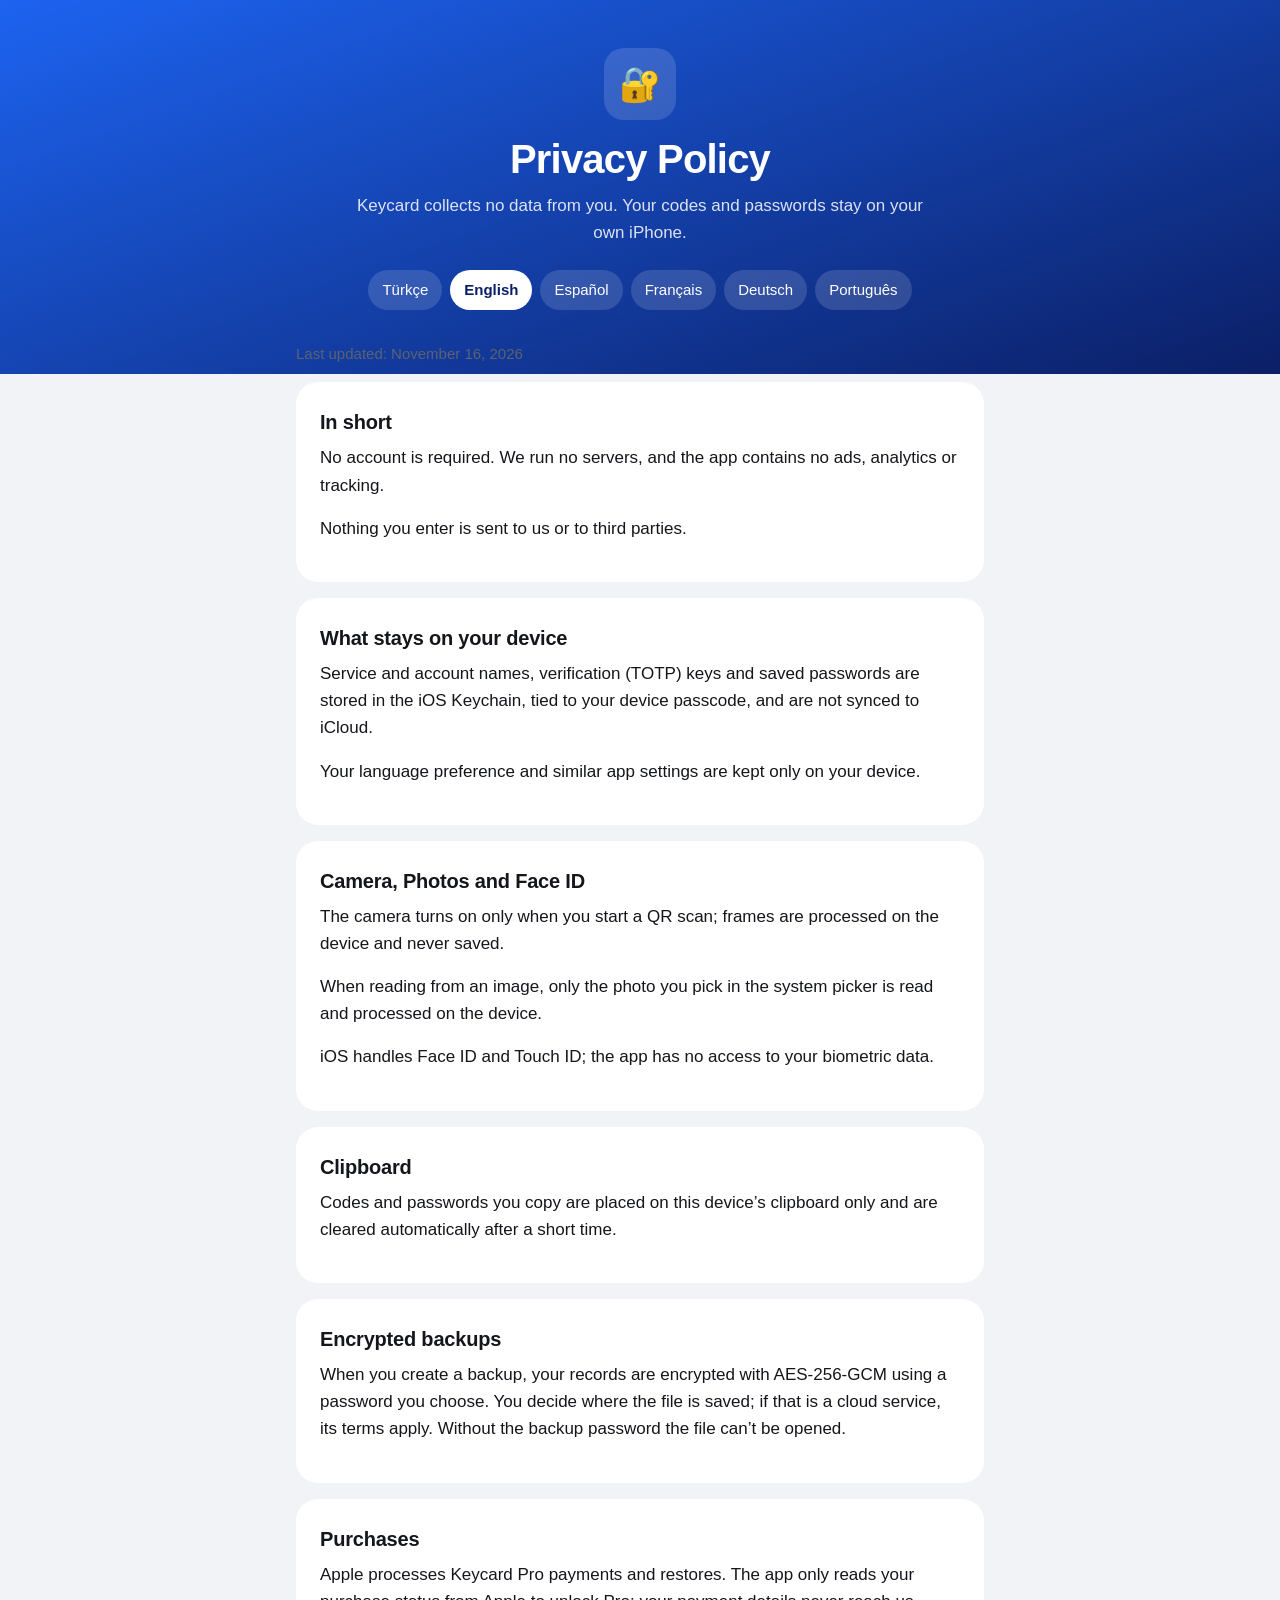
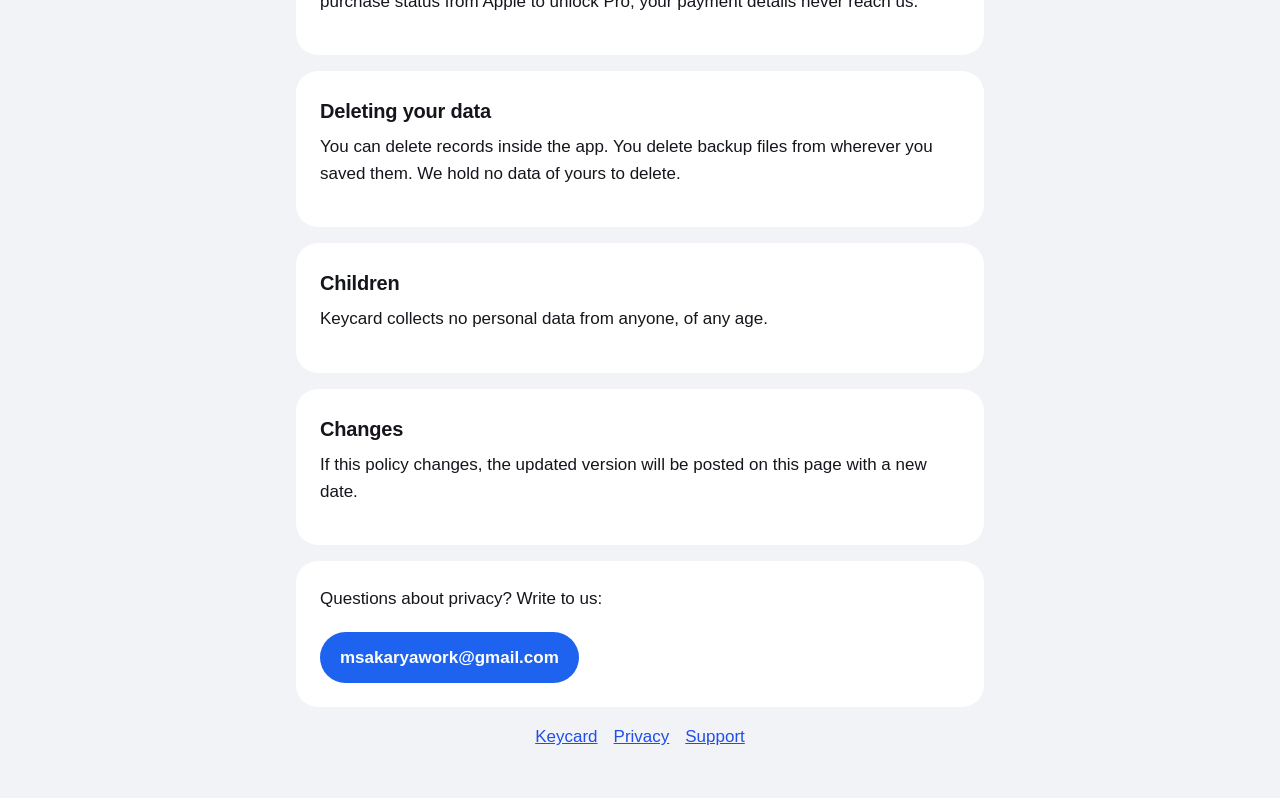
==== privacy.html @ a9c7500a "Keycard gizlilik ve destek sayfaları Co-Authored-By: Claude Opus 5.5 <noreply@anthropic.com>" ====
<!doctype html>
<html lang="tr">
<head>
<meta charset="utf-8">
<meta name="viewport" content="width=device-width, initial-scale=1">
<meta name="referrer" content="no-referrer">
<title>Keycard Privacy Policy</title>
<link rel="stylesheet" href="style.css">
</head>
<body>
<header data-lang="tr"><span data-title="Keycard Gizlilik Politikası" hidden></span><div class="mark" aria-hidden="true">🔐</div><h1>Gizlilik Politikası</h1><p>Keycard senden hiçbir veri toplamaz. Kodların ve parolaların yalnızca kendi iPhone’unda kalır.</p><nav class="languages" aria-label="Language"><button type="button" data-set="tr" aria-pressed="false">Türkçe</button><button type="button" data-set="en" aria-pressed="false">English</button><button type="button" data-set="es" aria-pressed="false">Español</button><button type="button" data-set="fr" aria-pressed="false">Français</button><button type="button" data-set="de" aria-pressed="false">Deutsch</button><button type="button" data-set="pt-BR" aria-pressed="false">Português</button></nav></header>
<main data-lang="tr"><p class="muted">Son güncelleme: 16 Kasım 2026</p><section class="card"><h2>Kısaca</h2><p>Hesap açman gerekmez. Sunucumuz yok; uygulama reklam, analiz veya izleme aracı içermez.</p><p>Girdiğin hiçbir bilgi bize veya üçüncü taraflara gönderilmez.</p></section><section class="card"><h2>Cihazında saklananlar</h2><p>Hizmet ve hesap adları, doğrulama (TOTP) anahtarları ve parola kayıtları iOS Anahtar Zinciri’nde, cihaz parolana bağlı olarak saklanır ve iCloud ile eşitlenmez.</p><p>Dil tercihin ve benzeri uygulama ayarları yalnızca cihazında tutulur.</p></section><section class="card"><h2>Kamera, Fotoğraflar ve Face ID</h2><p>Kamera yalnızca QR taramayı başlattığında açılır; görüntü cihazda işlenir ve kaydedilmez.</p><p>Görselden okuma seçeneğinde yalnızca seçtiğin fotoğraf, sistem seçicisi aracılığıyla okunur ve cihazda işlenir.</p><p>Face ID ve Touch ID doğrulamasını iOS yapar; uygulama biyometrik verilerine erişmez.</p></section><section class="card"><h2>Pano</h2><p>Kopyaladığın kodlar ve parolalar yalnızca bu cihazın panosuna yazılır ve kısa süre sonra kendiliğinden silinir.</p></section><section class="card"><h2>Şifreli yedekler</h2><p>Yedek oluşturduğunda kayıtların, seçtiğin parolayla AES-256-GCM kullanılarak şifrelenir. Dosyanın nereye kaydedileceğini sen seçersin; bu konum bir bulut hizmetiyse o hizmetin koşulları geçerlidir. Yedek parolasını bilmeyen biri dosyayı açamaz.</p></section><section class="card"><h2>Satın alma</h2><p>Keycard Pro ödemelerini ve geri yüklemelerini Apple işler. Uygulama yalnızca Pro erişimini belirlemek için satın alma durumunu Apple’dan okur; ödeme bilgilerin bize ulaşmaz.</p></section><section class="card"><h2>Verilerini silmek</h2><p>Kayıtlarını uygulama içinden silebilirsin. Yedek dosyalarını, kaydettiğin konumdan sen silersin. Bizde silinecek bir verin bulunmaz.</p></section><section class="card"><h2>Çocuklar</h2><p>Keycard hiçbir yaş grubundan kişisel veri toplamaz.</p></section><section class="card"><h2>Değişiklikler</h2><p>Bu politika değişirse güncel hali bu sayfada, yeni tarihiyle yayımlanır.</p></section><section class="card"><p>Gizlilikle ilgili soruların için bize yaz:</p><a class="mail" href="mailto:msakaryawork@gmail.com">msakaryawork@gmail.com</a></section><p class="links"><a href="index.html">Keycard</a><a href="privacy.html">Gizlilik</a><a href="support.html">Destek</a></p></main>
<header data-lang="en"><span data-title="Keycard Privacy Policy" hidden></span><div class="mark" aria-hidden="true">🔐</div><h1>Privacy Policy</h1><p>Keycard collects no data from you. Your codes and passwords stay on your own iPhone.</p><nav class="languages" aria-label="Language"><button type="button" data-set="tr" aria-pressed="false">Türkçe</button><button type="button" data-set="en" aria-pressed="false">English</button><button type="button" data-set="es" aria-pressed="false">Español</button><button type="button" data-set="fr" aria-pressed="false">Français</button><button type="button" data-set="de" aria-pressed="false">Deutsch</button><button type="button" data-set="pt-BR" aria-pressed="false">Português</button></nav></header>
<main data-lang="en"><p class="muted">Last updated: November 16, 2026</p><section class="card"><h2>In short</h2><p>No account is required. We run no servers, and the app contains no ads, analytics or tracking.</p><p>Nothing you enter is sent to us or to third parties.</p></section><section class="card"><h2>What stays on your device</h2><p>Service and account names, verification (TOTP) keys and saved passwords are stored in the iOS Keychain, tied to your device passcode, and are not synced to iCloud.</p><p>Your language preference and similar app settings are kept only on your device.</p></section><section class="card"><h2>Camera, Photos and Face ID</h2><p>The camera turns on only when you start a QR scan; frames are processed on the device and never saved.</p><p>When reading from an image, only the photo you pick in the system picker is read and processed on the device.</p><p>iOS handles Face ID and Touch ID; the app has no access to your biometric data.</p></section><section class="card"><h2>Clipboard</h2><p>Codes and passwords you copy are placed on this device’s clipboard only and are cleared automatically after a short time.</p></section><section class="card"><h2>Encrypted backups</h2><p>When you create a backup, your records are encrypted with AES-256-GCM using a password you choose. You decide where the file is saved; if that is a cloud service, its terms apply. Without the backup password the file can’t be opened.</p></section><section class="card"><h2>Purchases</h2><p>Apple processes Keycard Pro payments and restores. The app only reads your purchase status from Apple to unlock Pro; your payment details never reach us.</p></section><section class="card"><h2>Deleting your data</h2><p>You can delete records inside the app. You delete backup files from wherever you saved them. We hold no data of yours to delete.</p></section><section class="card"><h2>Children</h2><p>Keycard collects no personal data from anyone, of any age.</p></section><section class="card"><h2>Changes</h2><p>If this policy changes, the updated version will be posted on this page with a new date.</p></section><section class="card"><p>Questions about privacy? Write to us:</p><a class="mail" href="mailto:msakaryawork@gmail.com">msakaryawork@gmail.com</a></section><p class="links"><a href="index.html">Keycard</a><a href="privacy.html">Privacy</a><a href="support.html">Support</a></p></main>
<header data-lang="es"><span data-title="Política de privacidad de Keycard" hidden></span><div class="mark" aria-hidden="true">🔐</div><h1>Política de privacidad</h1><p>Keycard no recopila ningún dato tuyo. Tus códigos y contraseñas se quedan en tu iPhone.</p><nav class="languages" aria-label="Language"><button type="button" data-set="tr" aria-pressed="false">Türkçe</button><button type="button" data-set="en" aria-pressed="false">English</button><button type="button" data-set="es" aria-pressed="false">Español</button><button type="button" data-set="fr" aria-pressed="false">Français</button><button type="button" data-set="de" aria-pressed="false">Deutsch</button><button type="button" data-set="pt-BR" aria-pressed="false">Português</button></nav></header>
<main data-lang="es"><p class="muted">Última actualización: 16 de noviembre de 2026</p><section class="card"><h2>En resumen</h2><p>No necesitas crear una cuenta. No tenemos servidores y la app no incluye anuncios, analítica ni seguimiento.</p><p>Nada de lo que introduces se envía a nosotros ni a terceros.</p></section><section class="card"><h2>Lo que se guarda en tu dispositivo</h2><p>Los nombres de servicios y cuentas, las claves de verificación (TOTP) y las contraseñas se guardan en el llavero de iOS, vinculados al código de tu dispositivo, y no se sincronizan con iCloud.</p><p>Tu preferencia de idioma y ajustes similares solo se guardan en tu dispositivo.</p></section><section class="card"><h2>Cámara, Fotos y Face ID</h2><p>La cámara solo se activa cuando inicias un escaneo QR; las imágenes se procesan en el dispositivo y no se guardan.</p><p>Al leer desde una imagen, solo se lee la foto que eliges en el selector del sistema y se procesa en el dispositivo.</p><p>iOS gestiona Face ID y Touch ID; la app no accede a tus datos biométricos.</p></section><section class="card"><h2>Portapapeles</h2><p>Los códigos y contraseñas que copias se colocan solo en el portapapeles de este dispositivo y se borran automáticamente poco después.</p></section><section class="card"><h2>Copias cifradas</h2><p>Al crear una copia, tus registros se cifran con AES-256-GCM usando una contraseña que eliges. Tú decides dónde se guarda el archivo; si es un servicio en la nube, se aplican sus condiciones. Sin la contraseña de la copia, el archivo no se puede abrir.</p></section><section class="card"><h2>Compras</h2><p>Apple procesa los pagos y restauraciones de Keycard Pro. La app solo consulta a Apple el estado de tu compra para activar Pro; tus datos de pago nunca nos llegan.</p></section><section class="card"><h2>Eliminar tus datos</h2><p>Puedes eliminar registros dentro de la app. Los archivos de copia los eliminas tú desde donde los guardaste. No tenemos ningún dato tuyo que eliminar.</p></section><section class="card"><h2>Menores</h2><p>Keycard no recopila datos personales de nadie, de ninguna edad.</p></section><section class="card"><h2>Cambios</h2><p>Si esta política cambia, la versión actualizada se publicará en esta página con una nueva fecha.</p></section><section class="card"><p>¿Preguntas sobre privacidad? Escríbenos:</p><a class="mail" href="mailto:msakaryawork@gmail.com">msakaryawork@gmail.com</a></section><p class="links"><a href="index.html">Keycard</a><a href="privacy.html">Privacidad</a><a href="support.html">Soporte</a></p></main>
<header data-lang="fr"><span data-title="Politique de confidentialité de Keycard" hidden></span><div class="mark" aria-hidden="true">🔐</div><h1>Politique de confidentialité</h1><p>Keycard ne collecte aucune donnée. Vos codes et mots de passe restent sur votre iPhone.</p><nav class="languages" aria-label="Language"><button type="button" data-set="tr" aria-pressed="false">Türkçe</button><button type="button" data-set="en" aria-pressed="false">English</button><button type="button" data-set="es" aria-pressed="false">Español</button><button type="button" data-set="fr" aria-pressed="false">Français</button><button type="button" data-set="de" aria-pressed="false">Deutsch</button><button type="button" data-set="pt-BR" aria-pressed="false">Português</button></nav></header>
<main data-lang="fr"><p class="muted">Dernière mise à jour: 16 novembre 2026</p><section class="card"><h2>En bref</h2><p>Aucun compte n’est nécessaire. Nous n’avons pas de serveur et l’app ne contient ni publicité, ni outil d’analyse, ni suivi.</p><p>Rien de ce que vous saisissez ne nous est envoyé, ni à des tiers.</p></section><section class="card"><h2>Ce qui reste sur votre appareil</h2><p>Les noms de services et de comptes, les clés de vérification (TOTP) et les mots de passe sont stockés dans le trousseau iOS, liés au code de votre appareil, et ne sont pas synchronisés avec iCloud.</p><p>Votre préférence de langue et les réglages similaires restent uniquement sur votre appareil.</p></section><section class="card"><h2>Appareil photo, Photos et Face ID</h2><p>L’appareil photo ne s’active que lorsque vous lancez un scan QR ; les images sont traitées sur l’appareil et jamais enregistrées.</p><p>Pour la lecture depuis une image, seule la photo choisie dans le sélecteur du système est lue et traitée sur l’appareil.</p><p>iOS gère Face ID et Touch ID ; l’app n’a pas accès à vos données biométriques.</p></section><section class="card"><h2>Presse-papiers</h2><p>Les codes et mots de passe copiés sont placés uniquement dans le presse-papiers de cet appareil et effacés automatiquement peu après.</p></section><section class="card"><h2>Sauvegardes chiffrées</h2><p>Lorsque vous créez une sauvegarde, vos données sont chiffrées en AES-256-GCM avec le mot de passe de votre choix. Vous choisissez où enregistrer le fichier ; s’il s’agit d’un service cloud, ses conditions s’appliquent. Sans le mot de passe, le fichier ne peut pas être ouvert.</p></section><section class="card"><h2>Achats</h2><p>Apple traite les paiements et restaurations de Keycard Pro. L’app consulte uniquement l’état de votre achat auprès d’Apple pour activer Pro ; vos données de paiement ne nous parviennent jamais.</p></section><section class="card"><h2>Supprimer vos données</h2><p>Vous pouvez supprimer vos enregistrements dans l’app. Vous supprimez les fichiers de sauvegarde là où vous les avez enregistrés. Nous ne détenons aucune donnée vous concernant.</p></section><section class="card"><h2>Enfants</h2><p>Keycard ne collecte aucune donnée personnelle, quel que soit l’âge.</p></section><section class="card"><h2>Modifications</h2><p>Si cette politique change, la nouvelle version sera publiée sur cette page avec une nouvelle date.</p></section><section class="card"><p>Une question sur la confidentialité ? Écrivez-nous :</p><a class="mail" href="mailto:msakaryawork@gmail.com">msakaryawork@gmail.com</a></section><p class="links"><a href="index.html">Keycard</a><a href="privacy.html">Confidentialité</a><a href="support.html">Assistance</a></p></main>
<header data-lang="de"><span data-title="Keycard Datenschutzerklärung" hidden></span><div class="mark" aria-hidden="true">🔐</div><h1>Datenschutzerklärung</h1><p>Keycard erhebt keine Daten. Deine Codes und Passwörter bleiben auf deinem iPhone.</p><nav class="languages" aria-label="Language"><button type="button" data-set="tr" aria-pressed="false">Türkçe</button><button type="button" data-set="en" aria-pressed="false">English</button><button type="button" data-set="es" aria-pressed="false">Español</button><button type="button" data-set="fr" aria-pressed="false">Français</button><button type="button" data-set="de" aria-pressed="false">Deutsch</button><button type="button" data-set="pt-BR" aria-pressed="false">Português</button></nav></header>
<main data-lang="de"><p class="muted">Zuletzt aktualisiert: 16. November 2026</p><section class="card"><h2>Kurz gesagt</h2><p>Du brauchst kein Konto. Wir betreiben keine Server, und die App enthält weder Werbung noch Analyse- oder Tracking-Tools.</p><p>Nichts, was du eingibst, wird an uns oder Dritte gesendet.</p></section><section class="card"><h2>Was auf deinem Gerät bleibt</h2><p>Dienst- und Accountnamen, Bestätigungsschlüssel (TOTP) und gespeicherte Passwörter liegen im iOS-Schlüsselbund, sind an deinen Gerätecode gebunden und werden nicht mit iCloud synchronisiert.</p><p>Deine Spracheinstellung und ähnliche App-Einstellungen bleiben nur auf deinem Gerät.</p></section><section class="card"><h2>Kamera, Fotos und Face ID</h2><p>Die Kamera wird nur eingeschaltet, wenn du einen QR-Scan startest; Bilder werden auf dem Gerät verarbeitet und nie gespeichert.</p><p>Beim Lesen aus einem Bild wird nur das Foto gelesen, das du in der Systemauswahl wählst, und auf dem Gerät verarbeitet.</p><p>Face ID und Touch ID übernimmt iOS; die App hat keinen Zugriff auf deine biometrischen Daten.</p></section><section class="card"><h2>Zwischenablage</h2><p>Kopierte Codes und Passwörter landen nur in der Zwischenablage dieses Geräts und werden kurz darauf automatisch gelöscht.</p></section><section class="card"><h2>Verschlüsselte Backups</h2><p>Wenn du ein Backup erstellst, werden deine Einträge mit AES-256-GCM und einem Passwort deiner Wahl verschlüsselt. Du bestimmst, wo die Datei gespeichert wird; bei einem Cloud-Dienst gelten dessen Bedingungen. Ohne das Backup-Passwort lässt sich die Datei nicht öffnen.</p></section><section class="card"><h2>Käufe</h2><p>Zahlungen und Wiederherstellungen von Keycard Pro wickelt Apple ab. Die App liest bei Apple nur deinen Kaufstatus aus, um Pro freizuschalten; deine Zahlungsdaten erreichen uns nie.</p></section><section class="card"><h2>Daten löschen</h2><p>Einträge kannst du in der App löschen. Backup-Dateien löschst du an dem Ort, an dem du sie gespeichert hast. Bei uns liegen keine Daten von dir.</p></section><section class="card"><h2>Kinder</h2><p>Keycard erhebt von niemandem personenbezogene Daten, unabhängig vom Alter.</p></section><section class="card"><h2>Änderungen</h2><p>Ändert sich diese Erklärung, veröffentlichen wir die neue Fassung mit neuem Datum auf dieser Seite.</p></section><section class="card"><p>Fragen zum Datenschutz? Schreib uns:</p><a class="mail" href="mailto:msakaryawork@gmail.com">msakaryawork@gmail.com</a></section><p class="links"><a href="index.html">Keycard</a><a href="privacy.html">Datenschutz</a><a href="support.html">Support</a></p></main>
<header data-lang="pt-BR"><span data-title="Política de Privacidade do Keycard" hidden></span><div class="mark" aria-hidden="true">🔐</div><h1>Política de Privacidade</h1><p>O Keycard não coleta nenhum dado seu. Seus códigos e senhas ficam no seu iPhone.</p><nav class="languages" aria-label="Language"><button type="button" data-set="tr" aria-pressed="false">Türkçe</button><button type="button" data-set="en" aria-pressed="false">English</button><button type="button" data-set="es" aria-pressed="false">Español</button><button type="button" data-set="fr" aria-pressed="false">Français</button><button type="button" data-set="de" aria-pressed="false">Deutsch</button><button type="button" data-set="pt-BR" aria-pressed="false">Português</button></nav></header>
<main data-lang="pt-BR"><p class="muted">Última atualização: 16 de novembro de 2026</p><section class="card"><h2>Resumo</h2><p>Você não precisa criar conta. Não temos servidores, e o app não tem anúncios, ferramentas de análise ou rastreamento.</p><p>Nada do que você digita é enviado para nós ou para terceiros.</p></section><section class="card"><h2>O que fica no seu dispositivo</h2><p>Nomes de serviços e contas, chaves de verificação (TOTP) e senhas ficam nas Chaves do iOS, vinculados ao código do dispositivo, e não são sincronizados com o iCloud.</p><p>Sua preferência de idioma e ajustes semelhantes ficam apenas no seu dispositivo.</p></section><section class="card"><h2>Câmera, Fotos e Face ID</h2><p>A câmera só é ativada quando você inicia um escaneamento QR; as imagens são processadas no dispositivo e nunca salvas.</p><p>Ao ler de uma imagem, só a foto que você escolhe no seletor do sistema é lida e processada no dispositivo.</p><p>O iOS cuida do Face ID e do Touch ID; o app não tem acesso aos seus dados biométricos.</p></section><section class="card"><h2>Área de transferência</h2><p>Códigos e senhas copiados vão apenas para a área de transferência deste dispositivo e são apagados automaticamente pouco depois.</p></section><section class="card"><h2>Backups criptografados</h2><p>Ao criar um backup, seus registros são criptografados com AES-256-GCM usando uma senha que você escolhe. Você decide onde salvar o arquivo; se for um serviço de nuvem, valem os termos dele. Sem a senha do backup, o arquivo não pode ser aberto.</p></section><section class="card"><h2>Compras</h2><p>A Apple processa os pagamentos e restaurações do Keycard Pro. O app só consulta na Apple o status da sua compra para liberar o Pro; seus dados de pagamento nunca chegam até nós.</p></section><section class="card"><h2>Excluir seus dados</h2><p>Você pode excluir registros dentro do app. Os arquivos de backup você exclui de onde os salvou. Não guardamos nenhum dado seu.</p></section><section class="card"><h2>Crianças</h2><p>O Keycard não coleta dados pessoais de ninguém, de nenhuma idade.</p></section><section class="card"><h2>Alterações</h2><p>Se esta política mudar, a versão atualizada será publicada nesta página com nova data.</p></section><section class="card"><p>Dúvidas sobre privacidade? Escreva para nós:</p><a class="mail" href="mailto:msakaryawork@gmail.com">msakaryawork@gmail.com</a></section><p class="links"><a href="index.html">Keycard</a><a href="privacy.html">Privacidade</a><a href="support.html">Suporte</a></p></main>
<script src="lang.js"></script>
</body>
</html>
---- style.css ----
:root {
  --bg: #f2f3f7; --card: #ffffff; --text: #14161c; --muted: #5d6270; --line: #e3e5ec;
  --accent: #1f4fe8; --hero-a: #1d63f0; --hero-b: #0b1f66;
  color-scheme: light dark;
}
@media (prefers-color-scheme: dark) {
  :root { --bg: #0b0c10; --card: #16181f; --text: #eef0f5; --muted: #9aa0ad; --line: #262a33; --accent: #8fb0ff; }
}
* { box-sizing: border-box; }
body {
  margin: 0; background: var(--bg); color: var(--text);
  font: 17px/1.6 ui-rounded, -apple-system, BlinkMacSystemFont, "SF Pro Rounded", "Segoe UI", Roboto, sans-serif;
  -webkit-text-size-adjust: 100%;
}
header {
  background: linear-gradient(160deg, var(--hero-a), var(--hero-b)); color: #fff;
  padding: 48px 16px 64px; text-align: center;
}
header .mark {
  width: 72px; height: 72px; border-radius: 20px; margin: 0 auto 16px; display: grid; place-items: center;
  background: rgba(255,255,255,.14); font-size: 34px;
}
header h1 { margin: 0; font-size: clamp(28px, 6vw, 40px); line-height: 1.15; letter-spacing: -.02em; }
header p { margin: 10px auto 0; max-width: 34em; opacity: .85; }
nav.languages { display: flex; flex-wrap: wrap; gap: 8px; justify-content: center; margin-top: 24px; }
nav.languages button {
  border: 0; border-radius: 999px; padding: 8px 14px; font: inherit; font-size: 15px; cursor: pointer;
  background: rgba(255,255,255,.14); color: #fff;
}
nav.languages button[aria-pressed="true"] { background: #fff; color: var(--hero-b); font-weight: 600; }
main { max-width: 720px; margin: -32px auto 48px; padding: 0 16px; }
section.card { background: var(--card); border-radius: 22px; padding: 24px; margin-bottom: 16px; }
h2 { font-size: 20px; margin: 0 0 6px; letter-spacing: -.01em; }
h2 + p, h2 + ul { margin-top: 0; }
p, ul { margin: 0 0 16px; }
li { margin-bottom: 6px; }
.lede { font-size: 19px; font-weight: 600; }
.muted { color: var(--muted); font-size: 15px; }
a { color: var(--accent); }
.mail {
  display: inline-block; margin-top: 4px; padding: 12px 20px; border-radius: 999px;
  background: var(--hero-a); color: #fff; text-decoration: none; font-weight: 600;
}
.links { display: flex; gap: 16px; justify-content: center; flex-wrap: wrap; }
footer { text-align: center; color: var(--muted); font-size: 14px; padding: 0 16px 40px; }
[data-lang][hidden] { display: none; }
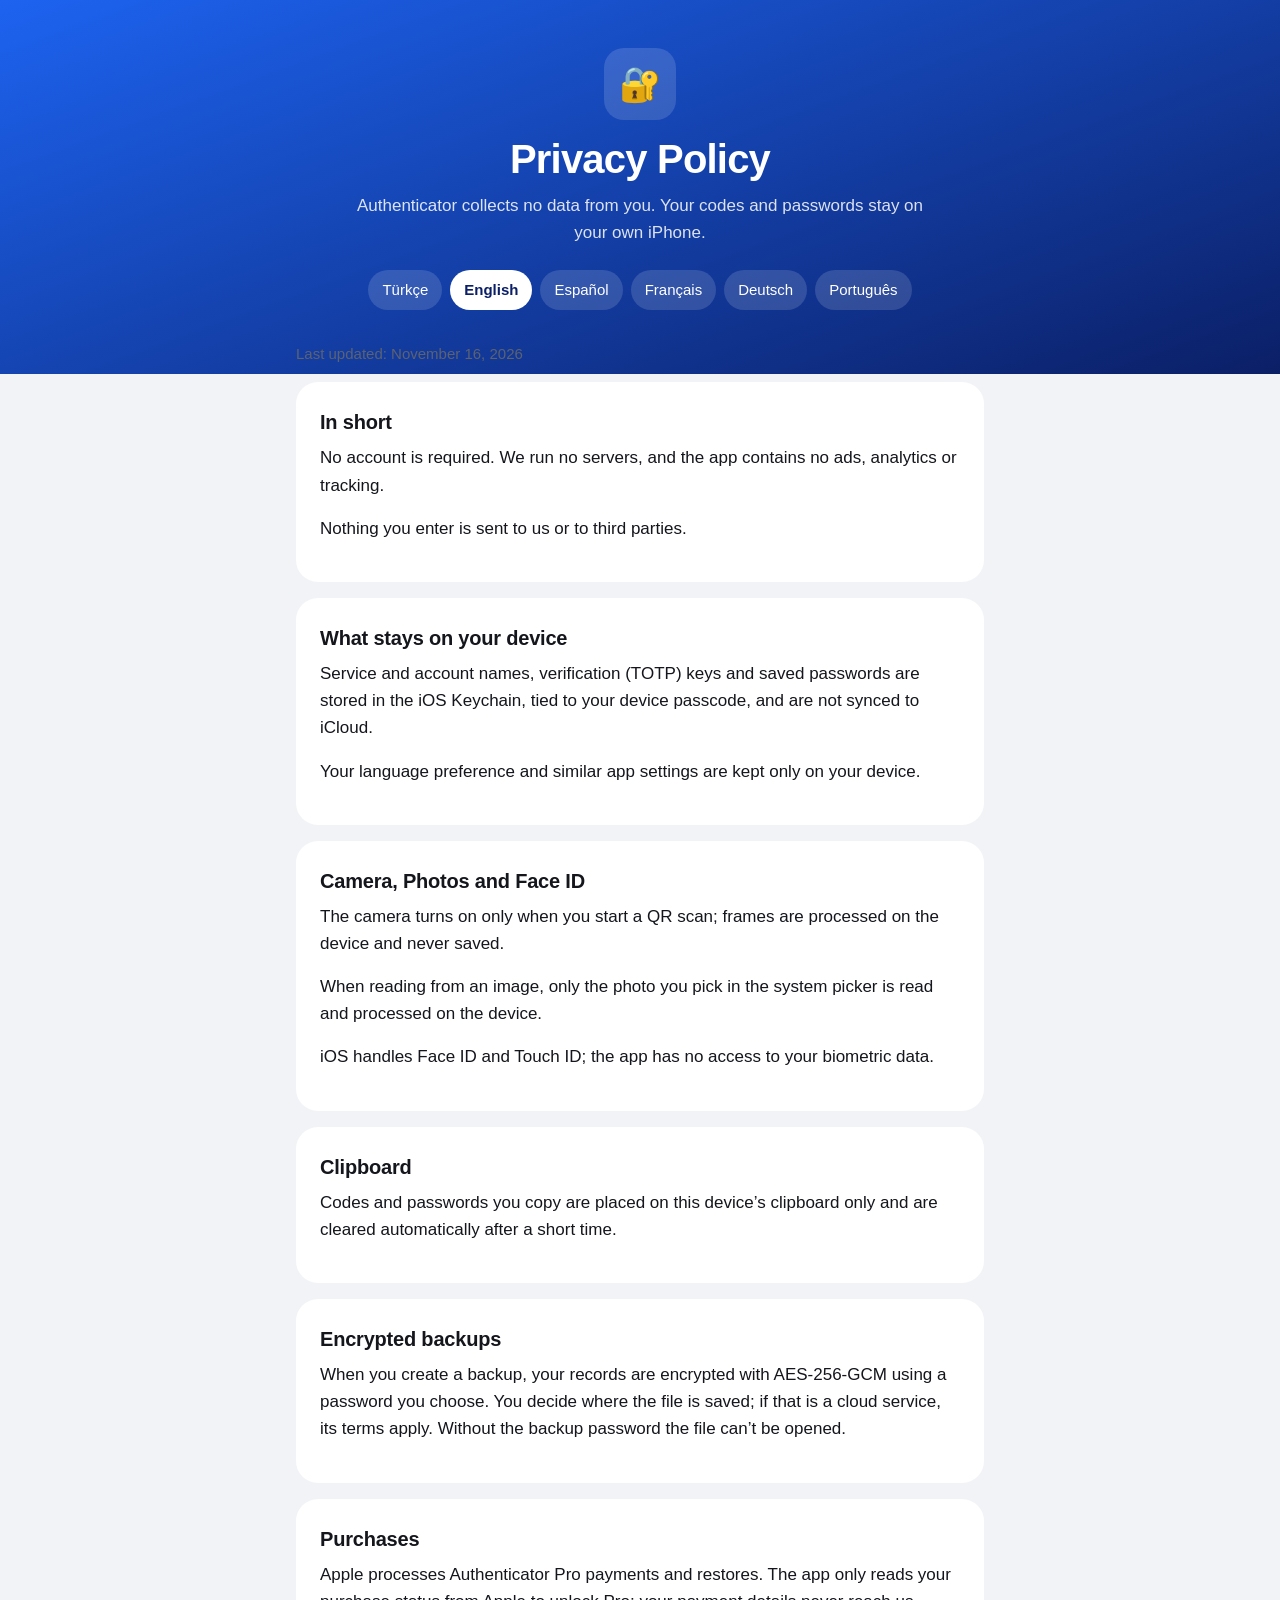
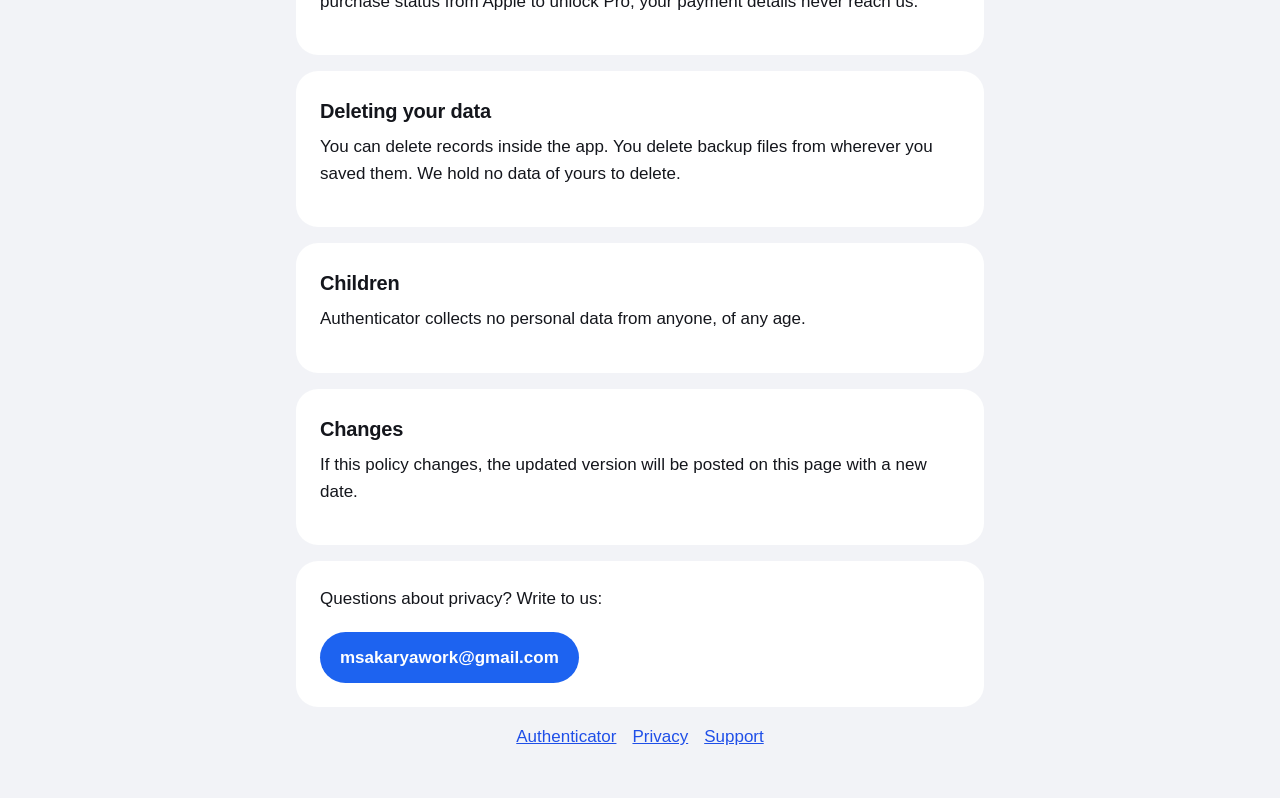
==== commit 4ea318ec: "Ad: Authenticator: Vault Co-Authored-By: Claude Opus 5.5 <noreply@anthropic.com>" ====
--- a/privacy.html
+++ b/privacy.html
@@ -4,22 +4,22 @@
 <meta charset="utf-8">
 <meta name="viewport" content="width=device-width, initial-scale=1">
 <meta name="referrer" content="no-referrer">
-<title>Keycard Privacy Policy</title>
+<title>Authenticator Privacy Policy</title>
 <link rel="stylesheet" href="style.css">
 </head>
 <body>
-<header data-lang="tr"><span data-title="Keycard Gizlilik Politikası" hidden></span><div class="mark" aria-hidden="true">🔐</div><h1>Gizlilik Politikası</h1><p>Keycard senden hiçbir veri toplamaz. Kodların ve parolaların yalnızca kendi iPhone’unda kalır.</p><nav class="languages" aria-label="Language"><button type="button" data-set="tr" aria-pressed="false">Türkçe</button><button type="button" data-set="en" aria-pressed="false">English</button><button type="button" data-set="es" aria-pressed="false">Español</button><button type="button" data-set="fr" aria-pressed="false">Français</button><button type="button" data-set="de" aria-pressed="false">Deutsch</button><button type="button" data-set="pt-BR" aria-pressed="false">Português</button></nav></header>
-<main data-lang="tr"><p class="muted">Son güncelleme: 16 Kasım 2026</p><section class="card"><h2>Kısaca</h2><p>Hesap açman gerekmez. Sunucumuz yok; uygulama reklam, analiz veya izleme aracı içermez.</p><p>Girdiğin hiçbir bilgi bize veya üçüncü taraflara gönderilmez.</p></section><section class="card"><h2>Cihazında saklananlar</h2><p>Hizmet ve hesap adları, doğrulama (TOTP) anahtarları ve parola kayıtları iOS Anahtar Zinciri’nde, cihaz parolana bağlı olarak saklanır ve iCloud ile eşitlenmez.</p><p>Dil tercihin ve benzeri uygulama ayarları yalnızca cihazında tutulur.</p></section><section class="card"><h2>Kamera, Fotoğraflar ve Face ID</h2><p>Kamera yalnızca QR taramayı başlattığında açılır; görüntü cihazda işlenir ve kaydedilmez.</p><p>Görselden okuma seçeneğinde yalnızca seçtiğin fotoğraf, sistem seçicisi aracılığıyla okunur ve cihazda işlenir.</p><p>Face ID ve Touch ID doğrulamasını iOS yapar; uygulama biyometrik verilerine erişmez.</p></section><section class="card"><h2>Pano</h2><p>Kopyaladığın kodlar ve parolalar yalnızca bu cihazın panosuna yazılır ve kısa süre sonra kendiliğinden silinir.</p></section><section class="card"><h2>Şifreli yedekler</h2><p>Yedek oluşturduğunda kayıtların, seçtiğin parolayla AES-256-GCM kullanılarak şifrelenir. Dosyanın nereye kaydedileceğini sen seçersin; bu konum bir bulut hizmetiyse o hizmetin koşulları geçerlidir. Yedek parolasını bilmeyen biri dosyayı açamaz.</p></section><section class="card"><h2>Satın alma</h2><p>Keycard Pro ödemelerini ve geri yüklemelerini Apple işler. Uygulama yalnızca Pro erişimini belirlemek için satın alma durumunu Apple’dan okur; ödeme bilgilerin bize ulaşmaz.</p></section><section class="card"><h2>Verilerini silmek</h2><p>Kayıtlarını uygulama içinden silebilirsin. Yedek dosyalarını, kaydettiğin konumdan sen silersin. Bizde silinecek bir verin bulunmaz.</p></section><section class="card"><h2>Çocuklar</h2><p>Keycard hiçbir yaş grubundan kişisel veri toplamaz.</p></section><section class="card"><h2>Değişiklikler</h2><p>Bu politika değişirse güncel hali bu sayfada, yeni tarihiyle yayımlanır.</p></section><section class="card"><p>Gizlilikle ilgili soruların için bize yaz:</p><a class="mail" href="mailto:msakaryawork@gmail.com">msakaryawork@gmail.com</a></section><p class="links"><a href="index.html">Keycard</a><a href="privacy.html">Gizlilik</a><a href="support.html">Destek</a></p></main>
-<header data-lang="en"><span data-title="Keycard Privacy Policy" hidden></span><div class="mark" aria-hidden="true">🔐</div><h1>Privacy Policy</h1><p>Keycard collects no data from you. Your codes and passwords stay on your own iPhone.</p><nav class="languages" aria-label="Language"><button type="button" data-set="tr" aria-pressed="false">Türkçe</button><button type="button" data-set="en" aria-pressed="false">English</button><button type="button" data-set="es" aria-pressed="false">Español</button><button type="button" data-set="fr" aria-pressed="false">Français</button><button type="button" data-set="de" aria-pressed="false">Deutsch</button><button type="button" data-set="pt-BR" aria-pressed="false">Português</button></nav></header>
-<main data-lang="en"><p class="muted">Last updated: November 16, 2026</p><section class="card"><h2>In short</h2><p>No account is required. We run no servers, and the app contains no ads, analytics or tracking.</p><p>Nothing you enter is sent to us or to third parties.</p></section><section class="card"><h2>What stays on your device</h2><p>Service and account names, verification (TOTP) keys and saved passwords are stored in the iOS Keychain, tied to your device passcode, and are not synced to iCloud.</p><p>Your language preference and similar app settings are kept only on your device.</p></section><section class="card"><h2>Camera, Photos and Face ID</h2><p>The camera turns on only when you start a QR scan; frames are processed on the device and never saved.</p><p>When reading from an image, only the photo you pick in the system picker is read and processed on the device.</p><p>iOS handles Face ID and Touch ID; the app has no access to your biometric data.</p></section><section class="card"><h2>Clipboard</h2><p>Codes and passwords you copy are placed on this device’s clipboard only and are cleared automatically after a short time.</p></section><section class="card"><h2>Encrypted backups</h2><p>When you create a backup, your records are encrypted with AES-256-GCM using a password you choose. You decide where the file is saved; if that is a cloud service, its terms apply. Without the backup password the file can’t be opened.</p></section><section class="card"><h2>Purchases</h2><p>Apple processes Keycard Pro payments and restores. The app only reads your purchase status from Apple to unlock Pro; your payment details never reach us.</p></section><section class="card"><h2>Deleting your data</h2><p>You can delete records inside the app. You delete backup files from wherever you saved them. We hold no data of yours to delete.</p></section><section class="card"><h2>Children</h2><p>Keycard collects no personal data from anyone, of any age.</p></section><section class="card"><h2>Changes</h2><p>If this policy changes, the updated version will be posted on this page with a new date.</p></section><section class="card"><p>Questions about privacy? Write to us:</p><a class="mail" href="mailto:msakaryawork@gmail.com">msakaryawork@gmail.com</a></section><p class="links"><a href="index.html">Keycard</a><a href="privacy.html">Privacy</a><a href="support.html">Support</a></p></main>
-<header data-lang="es"><span data-title="Política de privacidad de Keycard" hidden></span><div class="mark" aria-hidden="true">🔐</div><h1>Política de privacidad</h1><p>Keycard no recopila ningún dato tuyo. Tus códigos y contraseñas se quedan en tu iPhone.</p><nav class="languages" aria-label="Language"><button type="button" data-set="tr" aria-pressed="false">Türkçe</button><button type="button" data-set="en" aria-pressed="false">English</button><button type="button" data-set="es" aria-pressed="false">Español</button><button type="button" data-set="fr" aria-pressed="false">Français</button><button type="button" data-set="de" aria-pressed="false">Deutsch</button><button type="button" data-set="pt-BR" aria-pressed="false">Português</button></nav></header>
-<main data-lang="es"><p class="muted">Última actualización: 16 de noviembre de 2026</p><section class="card"><h2>En resumen</h2><p>No necesitas crear una cuenta. No tenemos servidores y la app no incluye anuncios, analítica ni seguimiento.</p><p>Nada de lo que introduces se envía a nosotros ni a terceros.</p></section><section class="card"><h2>Lo que se guarda en tu dispositivo</h2><p>Los nombres de servicios y cuentas, las claves de verificación (TOTP) y las contraseñas se guardan en el llavero de iOS, vinculados al código de tu dispositivo, y no se sincronizan con iCloud.</p><p>Tu preferencia de idioma y ajustes similares solo se guardan en tu dispositivo.</p></section><section class="card"><h2>Cámara, Fotos y Face ID</h2><p>La cámara solo se activa cuando inicias un escaneo QR; las imágenes se procesan en el dispositivo y no se guardan.</p><p>Al leer desde una imagen, solo se lee la foto que eliges en el selector del sistema y se procesa en el dispositivo.</p><p>iOS gestiona Face ID y Touch ID; la app no accede a tus datos biométricos.</p></section><section class="card"><h2>Portapapeles</h2><p>Los códigos y contraseñas que copias se colocan solo en el portapapeles de este dispositivo y se borran automáticamente poco después.</p></section><section class="card"><h2>Copias cifradas</h2><p>Al crear una copia, tus registros se cifran con AES-256-GCM usando una contraseña que eliges. Tú decides dónde se guarda el archivo; si es un servicio en la nube, se aplican sus condiciones. Sin la contraseña de la copia, el archivo no se puede abrir.</p></section><section class="card"><h2>Compras</h2><p>Apple procesa los pagos y restauraciones de Keycard Pro. La app solo consulta a Apple el estado de tu compra para activar Pro; tus datos de pago nunca nos llegan.</p></section><section class="card"><h2>Eliminar tus datos</h2><p>Puedes eliminar registros dentro de la app. Los archivos de copia los eliminas tú desde donde los guardaste. No tenemos ningún dato tuyo que eliminar.</p></section><section class="card"><h2>Menores</h2><p>Keycard no recopila datos personales de nadie, de ninguna edad.</p></section><section class="card"><h2>Cambios</h2><p>Si esta política cambia, la versión actualizada se publicará en esta página con una nueva fecha.</p></section><section class="card"><p>¿Preguntas sobre privacidad? Escríbenos:</p><a class="mail" href="mailto:msakaryawork@gmail.com">msakaryawork@gmail.com</a></section><p class="links"><a href="index.html">Keycard</a><a href="privacy.html">Privacidad</a><a href="support.html">Soporte</a></p></main>
-<header data-lang="fr"><span data-title="Politique de confidentialité de Keycard" hidden></span><div class="mark" aria-hidden="true">🔐</div><h1>Politique de confidentialité</h1><p>Keycard ne collecte aucune donnée. Vos codes et mots de passe restent sur votre iPhone.</p><nav class="languages" aria-label="Language"><button type="button" data-set="tr" aria-pressed="false">Türkçe</button><button type="button" data-set="en" aria-pressed="false">English</button><button type="button" data-set="es" aria-pressed="false">Español</button><button type="button" data-set="fr" aria-pressed="false">Français</button><button type="button" data-set="de" aria-pressed="false">Deutsch</button><button type="button" data-set="pt-BR" aria-pressed="false">Português</button></nav></header>
-<main data-lang="fr"><p class="muted">Dernière mise à jour: 16 novembre 2026</p><section class="card"><h2>En bref</h2><p>Aucun compte n’est nécessaire. Nous n’avons pas de serveur et l’app ne contient ni publicité, ni outil d’analyse, ni suivi.</p><p>Rien de ce que vous saisissez ne nous est envoyé, ni à des tiers.</p></section><section class="card"><h2>Ce qui reste sur votre appareil</h2><p>Les noms de services et de comptes, les clés de vérification (TOTP) et les mots de passe sont stockés dans le trousseau iOS, liés au code de votre appareil, et ne sont pas synchronisés avec iCloud.</p><p>Votre préférence de langue et les réglages similaires restent uniquement sur votre appareil.</p></section><section class="card"><h2>Appareil photo, Photos et Face ID</h2><p>L’appareil photo ne s’active que lorsque vous lancez un scan QR ; les images sont traitées sur l’appareil et jamais enregistrées.</p><p>Pour la lecture depuis une image, seule la photo choisie dans le sélecteur du système est lue et traitée sur l’appareil.</p><p>iOS gère Face ID et Touch ID ; l’app n’a pas accès à vos données biométriques.</p></section><section class="card"><h2>Presse-papiers</h2><p>Les codes et mots de passe copiés sont placés uniquement dans le presse-papiers de cet appareil et effacés automatiquement peu après.</p></section><section class="card"><h2>Sauvegardes chiffrées</h2><p>Lorsque vous créez une sauvegarde, vos données sont chiffrées en AES-256-GCM avec le mot de passe de votre choix. Vous choisissez où enregistrer le fichier ; s’il s’agit d’un service cloud, ses conditions s’appliquent. Sans le mot de passe, le fichier ne peut pas être ouvert.</p></section><section class="card"><h2>Achats</h2><p>Apple traite les paiements et restaurations de Keycard Pro. L’app consulte uniquement l’état de votre achat auprès d’Apple pour activer Pro ; vos données de paiement ne nous parviennent jamais.</p></section><section class="card"><h2>Supprimer vos données</h2><p>Vous pouvez supprimer vos enregistrements dans l’app. Vous supprimez les fichiers de sauvegarde là où vous les avez enregistrés. Nous ne détenons aucune donnée vous concernant.</p></section><section class="card"><h2>Enfants</h2><p>Keycard ne collecte aucune donnée personnelle, quel que soit l’âge.</p></section><section class="card"><h2>Modifications</h2><p>Si cette politique change, la nouvelle version sera publiée sur cette page avec une nouvelle date.</p></section><section class="card"><p>Une question sur la confidentialité ? Écrivez-nous :</p><a class="mail" href="mailto:msakaryawork@gmail.com">msakaryawork@gmail.com</a></section><p class="links"><a href="index.html">Keycard</a><a href="privacy.html">Confidentialité</a><a href="support.html">Assistance</a></p></main>
-<header data-lang="de"><span data-title="Keycard Datenschutzerklärung" hidden></span><div class="mark" aria-hidden="true">🔐</div><h1>Datenschutzerklärung</h1><p>Keycard erhebt keine Daten. Deine Codes und Passwörter bleiben auf deinem iPhone.</p><nav class="languages" aria-label="Language"><button type="button" data-set="tr" aria-pressed="false">Türkçe</button><button type="button" data-set="en" aria-pressed="false">English</button><button type="button" data-set="es" aria-pressed="false">Español</button><button type="button" data-set="fr" aria-pressed="false">Français</button><button type="button" data-set="de" aria-pressed="false">Deutsch</button><button type="button" data-set="pt-BR" aria-pressed="false">Português</button></nav></header>
-<main data-lang="de"><p class="muted">Zuletzt aktualisiert: 16. November 2026</p><section class="card"><h2>Kurz gesagt</h2><p>Du brauchst kein Konto. Wir betreiben keine Server, und die App enthält weder Werbung noch Analyse- oder Tracking-Tools.</p><p>Nichts, was du eingibst, wird an uns oder Dritte gesendet.</p></section><section class="card"><h2>Was auf deinem Gerät bleibt</h2><p>Dienst- und Accountnamen, Bestätigungsschlüssel (TOTP) und gespeicherte Passwörter liegen im iOS-Schlüsselbund, sind an deinen Gerätecode gebunden und werden nicht mit iCloud synchronisiert.</p><p>Deine Spracheinstellung und ähnliche App-Einstellungen bleiben nur auf deinem Gerät.</p></section><section class="card"><h2>Kamera, Fotos und Face ID</h2><p>Die Kamera wird nur eingeschaltet, wenn du einen QR-Scan startest; Bilder werden auf dem Gerät verarbeitet und nie gespeichert.</p><p>Beim Lesen aus einem Bild wird nur das Foto gelesen, das du in der Systemauswahl wählst, und auf dem Gerät verarbeitet.</p><p>Face ID und Touch ID übernimmt iOS; die App hat keinen Zugriff auf deine biometrischen Daten.</p></section><section class="card"><h2>Zwischenablage</h2><p>Kopierte Codes und Passwörter landen nur in der Zwischenablage dieses Geräts und werden kurz darauf automatisch gelöscht.</p></section><section class="card"><h2>Verschlüsselte Backups</h2><p>Wenn du ein Backup erstellst, werden deine Einträge mit AES-256-GCM und einem Passwort deiner Wahl verschlüsselt. Du bestimmst, wo die Datei gespeichert wird; bei einem Cloud-Dienst gelten dessen Bedingungen. Ohne das Backup-Passwort lässt sich die Datei nicht öffnen.</p></section><section class="card"><h2>Käufe</h2><p>Zahlungen und Wiederherstellungen von Keycard Pro wickelt Apple ab. Die App liest bei Apple nur deinen Kaufstatus aus, um Pro freizuschalten; deine Zahlungsdaten erreichen uns nie.</p></section><section class="card"><h2>Daten löschen</h2><p>Einträge kannst du in der App löschen. Backup-Dateien löschst du an dem Ort, an dem du sie gespeichert hast. Bei uns liegen keine Daten von dir.</p></section><section class="card"><h2>Kinder</h2><p>Keycard erhebt von niemandem personenbezogene Daten, unabhängig vom Alter.</p></section><section class="card"><h2>Änderungen</h2><p>Ändert sich diese Erklärung, veröffentlichen wir die neue Fassung mit neuem Datum auf dieser Seite.</p></section><section class="card"><p>Fragen zum Datenschutz? Schreib uns:</p><a class="mail" href="mailto:msakaryawork@gmail.com">msakaryawork@gmail.com</a></section><p class="links"><a href="index.html">Keycard</a><a href="privacy.html">Datenschutz</a><a href="support.html">Support</a></p></main>
-<header data-lang="pt-BR"><span data-title="Política de Privacidade do Keycard" hidden></span><div class="mark" aria-hidden="true">🔐</div><h1>Política de Privacidade</h1><p>O Keycard não coleta nenhum dado seu. Seus códigos e senhas ficam no seu iPhone.</p><nav class="languages" aria-label="Language"><button type="button" data-set="tr" aria-pressed="false">Türkçe</button><button type="button" data-set="en" aria-pressed="false">English</button><button type="button" data-set="es" aria-pressed="false">Español</button><button type="button" data-set="fr" aria-pressed="false">Français</button><button type="button" data-set="de" aria-pressed="false">Deutsch</button><button type="button" data-set="pt-BR" aria-pressed="false">Português</button></nav></header>
-<main data-lang="pt-BR"><p class="muted">Última atualização: 16 de novembro de 2026</p><section class="card"><h2>Resumo</h2><p>Você não precisa criar conta. Não temos servidores, e o app não tem anúncios, ferramentas de análise ou rastreamento.</p><p>Nada do que você digita é enviado para nós ou para terceiros.</p></section><section class="card"><h2>O que fica no seu dispositivo</h2><p>Nomes de serviços e contas, chaves de verificação (TOTP) e senhas ficam nas Chaves do iOS, vinculados ao código do dispositivo, e não são sincronizados com o iCloud.</p><p>Sua preferência de idioma e ajustes semelhantes ficam apenas no seu dispositivo.</p></section><section class="card"><h2>Câmera, Fotos e Face ID</h2><p>A câmera só é ativada quando você inicia um escaneamento QR; as imagens são processadas no dispositivo e nunca salvas.</p><p>Ao ler de uma imagem, só a foto que você escolhe no seletor do sistema é lida e processada no dispositivo.</p><p>O iOS cuida do Face ID e do Touch ID; o app não tem acesso aos seus dados biométricos.</p></section><section class="card"><h2>Área de transferência</h2><p>Códigos e senhas copiados vão apenas para a área de transferência deste dispositivo e são apagados automaticamente pouco depois.</p></section><section class="card"><h2>Backups criptografados</h2><p>Ao criar um backup, seus registros são criptografados com AES-256-GCM usando uma senha que você escolhe. Você decide onde salvar o arquivo; se for um serviço de nuvem, valem os termos dele. Sem a senha do backup, o arquivo não pode ser aberto.</p></section><section class="card"><h2>Compras</h2><p>A Apple processa os pagamentos e restaurações do Keycard Pro. O app só consulta na Apple o status da sua compra para liberar o Pro; seus dados de pagamento nunca chegam até nós.</p></section><section class="card"><h2>Excluir seus dados</h2><p>Você pode excluir registros dentro do app. Os arquivos de backup você exclui de onde os salvou. Não guardamos nenhum dado seu.</p></section><section class="card"><h2>Crianças</h2><p>O Keycard não coleta dados pessoais de ninguém, de nenhuma idade.</p></section><section class="card"><h2>Alterações</h2><p>Se esta política mudar, a versão atualizada será publicada nesta página com nova data.</p></section><section class="card"><p>Dúvidas sobre privacidade? Escreva para nós:</p><a class="mail" href="mailto:msakaryawork@gmail.com">msakaryawork@gmail.com</a></section><p class="links"><a href="index.html">Keycard</a><a href="privacy.html">Privacidade</a><a href="support.html">Suporte</a></p></main>
+<header data-lang="tr"><span data-title="Authenticator Gizlilik Politikası" hidden></span><div class="mark" aria-hidden="true">🔐</div><h1>Gizlilik Politikası</h1><p>Authenticator senden hiçbir veri toplamaz. Kodların ve parolaların yalnızca kendi iPhone’unda kalır.</p><nav class="languages" aria-label="Language"><button type="button" data-set="tr" aria-pressed="false">Türkçe</button><button type="button" data-set="en" aria-pressed="false">English</button><button type="button" data-set="es" aria-pressed="false">Español</button><button type="button" data-set="fr" aria-pressed="false">Français</button><button type="button" data-set="de" aria-pressed="false">Deutsch</button><button type="button" data-set="pt-BR" aria-pressed="false">Português</button></nav></header>
+<main data-lang="tr"><p class="muted">Son güncelleme: 16 Kasım 2026</p><section class="card"><h2>Kısaca</h2><p>Hesap açman gerekmez. Sunucumuz yok; uygulama reklam, analiz veya izleme aracı içermez.</p><p>Girdiğin hiçbir bilgi bize veya üçüncü taraflara gönderilmez.</p></section><section class="card"><h2>Cihazında saklananlar</h2><p>Hizmet ve hesap adları, doğrulama (TOTP) anahtarları ve parola kayıtları iOS Anahtar Zinciri’nde, cihaz parolana bağlı olarak saklanır ve iCloud ile eşitlenmez.</p><p>Dil tercihin ve benzeri uygulama ayarları yalnızca cihazında tutulur.</p></section><section class="card"><h2>Kamera, Fotoğraflar ve Face ID</h2><p>Kamera yalnızca QR taramayı başlattığında açılır; görüntü cihazda işlenir ve kaydedilmez.</p><p>Görselden okuma seçeneğinde yalnızca seçtiğin fotoğraf, sistem seçicisi aracılığıyla okunur ve cihazda işlenir.</p><p>Face ID ve Touch ID doğrulamasını iOS yapar; uygulama biyometrik verilerine erişmez.</p></section><section class="card"><h2>Pano</h2><p>Kopyaladığın kodlar ve parolalar yalnızca bu cihazın panosuna yazılır ve kısa süre sonra kendiliğinden silinir.</p></section><section class="card"><h2>Şifreli yedekler</h2><p>Yedek oluşturduğunda kayıtların, seçtiğin parolayla AES-256-GCM kullanılarak şifrelenir. Dosyanın nereye kaydedileceğini sen seçersin; bu konum bir bulut hizmetiyse o hizmetin koşulları geçerlidir. Yedek parolasını bilmeyen biri dosyayı açamaz.</p></section><section class="card"><h2>Satın alma</h2><p>Authenticator Pro ödemelerini ve geri yüklemelerini Apple işler. Uygulama yalnızca Pro erişimini belirlemek için satın alma durumunu Apple’dan okur; ödeme bilgilerin bize ulaşmaz.</p></section><section class="card"><h2>Verilerini silmek</h2><p>Kayıtlarını uygulama içinden silebilirsin. Yedek dosyalarını, kaydettiğin konumdan sen silersin. Bizde silinecek bir verin bulunmaz.</p></section><section class="card"><h2>Çocuklar</h2><p>Authenticator hiçbir yaş grubundan kişisel veri toplamaz.</p></section><section class="card"><h2>Değişiklikler</h2><p>Bu politika değişirse güncel hali bu sayfada, yeni tarihiyle yayımlanır.</p></section><section class="card"><p>Gizlilikle ilgili soruların için bize yaz:</p><a class="mail" href="mailto:msakaryawork@gmail.com">msakaryawork@gmail.com</a></section><p class="links"><a href="index.html">Authenticator</a><a href="privacy.html">Gizlilik</a><a href="support.html">Destek</a></p></main>
+<header data-lang="en"><span data-title="Authenticator Privacy Policy" hidden></span><div class="mark" aria-hidden="true">🔐</div><h1>Privacy Policy</h1><p>Authenticator collects no data from you. Your codes and passwords stay on your own iPhone.</p><nav class="languages" aria-label="Language"><button type="button" data-set="tr" aria-pressed="false">Türkçe</button><button type="button" data-set="en" aria-pressed="false">English</button><button type="button" data-set="es" aria-pressed="false">Español</button><button type="button" data-set="fr" aria-pressed="false">Français</button><button type="button" data-set="de" aria-pressed="false">Deutsch</button><button type="button" data-set="pt-BR" aria-pressed="false">Português</button></nav></header>
+<main data-lang="en"><p class="muted">Last updated: November 16, 2026</p><section class="card"><h2>In short</h2><p>No account is required. We run no servers, and the app contains no ads, analytics or tracking.</p><p>Nothing you enter is sent to us or to third parties.</p></section><section class="card"><h2>What stays on your device</h2><p>Service and account names, verification (TOTP) keys and saved passwords are stored in the iOS Keychain, tied to your device passcode, and are not synced to iCloud.</p><p>Your language preference and similar app settings are kept only on your device.</p></section><section class="card"><h2>Camera, Photos and Face ID</h2><p>The camera turns on only when you start a QR scan; frames are processed on the device and never saved.</p><p>When reading from an image, only the photo you pick in the system picker is read and processed on the device.</p><p>iOS handles Face ID and Touch ID; the app has no access to your biometric data.</p></section><section class="card"><h2>Clipboard</h2><p>Codes and passwords you copy are placed on this device’s clipboard only and are cleared automatically after a short time.</p></section><section class="card"><h2>Encrypted backups</h2><p>When you create a backup, your records are encrypted with AES-256-GCM using a password you choose. You decide where the file is saved; if that is a cloud service, its terms apply. Without the backup password the file can’t be opened.</p></section><section class="card"><h2>Purchases</h2><p>Apple processes Authenticator Pro payments and restores. The app only reads your purchase status from Apple to unlock Pro; your payment details never reach us.</p></section><section class="card"><h2>Deleting your data</h2><p>You can delete records inside the app. You delete backup files from wherever you saved them. We hold no data of yours to delete.</p></section><section class="card"><h2>Children</h2><p>Authenticator collects no personal data from anyone, of any age.</p></section><section class="card"><h2>Changes</h2><p>If this policy changes, the updated version will be posted on this page with a new date.</p></section><section class="card"><p>Questions about privacy? Write to us:</p><a class="mail" href="mailto:msakaryawork@gmail.com">msakaryawork@gmail.com</a></section><p class="links"><a href="index.html">Authenticator</a><a href="privacy.html">Privacy</a><a href="support.html">Support</a></p></main>
+<header data-lang="es"><span data-title="Política de privacidad de Authenticator" hidden></span><div class="mark" aria-hidden="true">🔐</div><h1>Política de privacidad</h1><p>Authenticator no recopila ningún dato tuyo. Tus códigos y contraseñas se quedan en tu iPhone.</p><nav class="languages" aria-label="Language"><button type="button" data-set="tr" aria-pressed="false">Türkçe</button><button type="button" data-set="en" aria-pressed="false">English</button><button type="button" data-set="es" aria-pressed="false">Español</button><button type="button" data-set="fr" aria-pressed="false">Français</button><button type="button" data-set="de" aria-pressed="false">Deutsch</button><button type="button" data-set="pt-BR" aria-pressed="false">Português</button></nav></header>
+<main data-lang="es"><p class="muted">Última actualización: 16 de noviembre de 2026</p><section class="card"><h2>En resumen</h2><p>No necesitas crear una cuenta. No tenemos servidores y la app no incluye anuncios, analítica ni seguimiento.</p><p>Nada de lo que introduces se envía a nosotros ni a terceros.</p></section><section class="card"><h2>Lo que se guarda en tu dispositivo</h2><p>Los nombres de servicios y cuentas, las claves de verificación (TOTP) y las contraseñas se guardan en el llavero de iOS, vinculados al código de tu dispositivo, y no se sincronizan con iCloud.</p><p>Tu preferencia de idioma y ajustes similares solo se guardan en tu dispositivo.</p></section><section class="card"><h2>Cámara, Fotos y Face ID</h2><p>La cámara solo se activa cuando inicias un escaneo QR; las imágenes se procesan en el dispositivo y no se guardan.</p><p>Al leer desde una imagen, solo se lee la foto que eliges en el selector del sistema y se procesa en el dispositivo.</p><p>iOS gestiona Face ID y Touch ID; la app no accede a tus datos biométricos.</p></section><section class="card"><h2>Portapapeles</h2><p>Los códigos y contraseñas que copias se colocan solo en el portapapeles de este dispositivo y se borran automáticamente poco después.</p></section><section class="card"><h2>Copias cifradas</h2><p>Al crear una copia, tus registros se cifran con AES-256-GCM usando una contraseña que eliges. Tú decides dónde se guarda el archivo; si es un servicio en la nube, se aplican sus condiciones. Sin la contraseña de la copia, el archivo no se puede abrir.</p></section><section class="card"><h2>Compras</h2><p>Apple procesa los pagos y restauraciones de Authenticator Pro. La app solo consulta a Apple el estado de tu compra para activar Pro; tus datos de pago nunca nos llegan.</p></section><section class="card"><h2>Eliminar tus datos</h2><p>Puedes eliminar registros dentro de la app. Los archivos de copia los eliminas tú desde donde los guardaste. No tenemos ningún dato tuyo que eliminar.</p></section><section class="card"><h2>Menores</h2><p>Authenticator no recopila datos personales de nadie, de ninguna edad.</p></section><section class="card"><h2>Cambios</h2><p>Si esta política cambia, la versión actualizada se publicará en esta página con una nueva fecha.</p></section><section class="card"><p>¿Preguntas sobre privacidad? Escríbenos:</p><a class="mail" href="mailto:msakaryawork@gmail.com">msakaryawork@gmail.com</a></section><p class="links"><a href="index.html">Authenticator</a><a href="privacy.html">Privacidad</a><a href="support.html">Soporte</a></p></main>
+<header data-lang="fr"><span data-title="Politique de confidentialité de Authenticator" hidden></span><div class="mark" aria-hidden="true">🔐</div><h1>Politique de confidentialité</h1><p>Authenticator ne collecte aucune donnée. Vos codes et mots de passe restent sur votre iPhone.</p><nav class="languages" aria-label="Language"><button type="button" data-set="tr" aria-pressed="false">Türkçe</button><button type="button" data-set="en" aria-pressed="false">English</button><button type="button" data-set="es" aria-pressed="false">Español</button><button type="button" data-set="fr" aria-pressed="false">Français</button><button type="button" data-set="de" aria-pressed="false">Deutsch</button><button type="button" data-set="pt-BR" aria-pressed="false">Português</button></nav></header>
+<main data-lang="fr"><p class="muted">Dernière mise à jour: 16 novembre 2026</p><section class="card"><h2>En bref</h2><p>Aucun compte n’est nécessaire. Nous n’avons pas de serveur et l’app ne contient ni publicité, ni outil d’analyse, ni suivi.</p><p>Rien de ce que vous saisissez ne nous est envoyé, ni à des tiers.</p></section><section class="card"><h2>Ce qui reste sur votre appareil</h2><p>Les noms de services et de comptes, les clés de vérification (TOTP) et les mots de passe sont stockés dans le trousseau iOS, liés au code de votre appareil, et ne sont pas synchronisés avec iCloud.</p><p>Votre préférence de langue et les réglages similaires restent uniquement sur votre appareil.</p></section><section class="card"><h2>Appareil photo, Photos et Face ID</h2><p>L’appareil photo ne s’active que lorsque vous lancez un scan QR ; les images sont traitées sur l’appareil et jamais enregistrées.</p><p>Pour la lecture depuis une image, seule la photo choisie dans le sélecteur du système est lue et traitée sur l’appareil.</p><p>iOS gère Face ID et Touch ID ; l’app n’a pas accès à vos données biométriques.</p></section><section class="card"><h2>Presse-papiers</h2><p>Les codes et mots de passe copiés sont placés uniquement dans le presse-papiers de cet appareil et effacés automatiquement peu après.</p></section><section class="card"><h2>Sauvegardes chiffrées</h2><p>Lorsque vous créez une sauvegarde, vos données sont chiffrées en AES-256-GCM avec le mot de passe de votre choix. Vous choisissez où enregistrer le fichier ; s’il s’agit d’un service cloud, ses conditions s’appliquent. Sans le mot de passe, le fichier ne peut pas être ouvert.</p></section><section class="card"><h2>Achats</h2><p>Apple traite les paiements et restaurations de Authenticator Pro. L’app consulte uniquement l’état de votre achat auprès d’Apple pour activer Pro ; vos données de paiement ne nous parviennent jamais.</p></section><section class="card"><h2>Supprimer vos données</h2><p>Vous pouvez supprimer vos enregistrements dans l’app. Vous supprimez les fichiers de sauvegarde là où vous les avez enregistrés. Nous ne détenons aucune donnée vous concernant.</p></section><section class="card"><h2>Enfants</h2><p>Authenticator ne collecte aucune donnée personnelle, quel que soit l’âge.</p></section><section class="card"><h2>Modifications</h2><p>Si cette politique change, la nouvelle version sera publiée sur cette page avec une nouvelle date.</p></section><section class="card"><p>Une question sur la confidentialité ? Écrivez-nous :</p><a class="mail" href="mailto:msakaryawork@gmail.com">msakaryawork@gmail.com</a></section><p class="links"><a href="index.html">Authenticator</a><a href="privacy.html">Confidentialité</a><a href="support.html">Assistance</a></p></main>
+<header data-lang="de"><span data-title="Authenticator Datenschutzerklärung" hidden></span><div class="mark" aria-hidden="true">🔐</div><h1>Datenschutzerklärung</h1><p>Authenticator erhebt keine Daten. Deine Codes und Passwörter bleiben auf deinem iPhone.</p><nav class="languages" aria-label="Language"><button type="button" data-set="tr" aria-pressed="false">Türkçe</button><button type="button" data-set="en" aria-pressed="false">English</button><button type="button" data-set="es" aria-pressed="false">Español</button><button type="button" data-set="fr" aria-pressed="false">Français</button><button type="button" data-set="de" aria-pressed="false">Deutsch</button><button type="button" data-set="pt-BR" aria-pressed="false">Português</button></nav></header>
+<main data-lang="de"><p class="muted">Zuletzt aktualisiert: 16. November 2026</p><section class="card"><h2>Kurz gesagt</h2><p>Du brauchst kein Konto. Wir betreiben keine Server, und die App enthält weder Werbung noch Analyse- oder Tracking-Tools.</p><p>Nichts, was du eingibst, wird an uns oder Dritte gesendet.</p></section><section class="card"><h2>Was auf deinem Gerät bleibt</h2><p>Dienst- und Accountnamen, Bestätigungsschlüssel (TOTP) und gespeicherte Passwörter liegen im iOS-Schlüsselbund, sind an deinen Gerätecode gebunden und werden nicht mit iCloud synchronisiert.</p><p>Deine Spracheinstellung und ähnliche App-Einstellungen bleiben nur auf deinem Gerät.</p></section><section class="card"><h2>Kamera, Fotos und Face ID</h2><p>Die Kamera wird nur eingeschaltet, wenn du einen QR-Scan startest; Bilder werden auf dem Gerät verarbeitet und nie gespeichert.</p><p>Beim Lesen aus einem Bild wird nur das Foto gelesen, das du in der Systemauswahl wählst, und auf dem Gerät verarbeitet.</p><p>Face ID und Touch ID übernimmt iOS; die App hat keinen Zugriff auf deine biometrischen Daten.</p></section><section class="card"><h2>Zwischenablage</h2><p>Kopierte Codes und Passwörter landen nur in der Zwischenablage dieses Geräts und werden kurz darauf automatisch gelöscht.</p></section><section class="card"><h2>Verschlüsselte Backups</h2><p>Wenn du ein Backup erstellst, werden deine Einträge mit AES-256-GCM und einem Passwort deiner Wahl verschlüsselt. Du bestimmst, wo die Datei gespeichert wird; bei einem Cloud-Dienst gelten dessen Bedingungen. Ohne das Backup-Passwort lässt sich die Datei nicht öffnen.</p></section><section class="card"><h2>Käufe</h2><p>Zahlungen und Wiederherstellungen von Authenticator Pro wickelt Apple ab. Die App liest bei Apple nur deinen Kaufstatus aus, um Pro freizuschalten; deine Zahlungsdaten erreichen uns nie.</p></section><section class="card"><h2>Daten löschen</h2><p>Einträge kannst du in der App löschen. Backup-Dateien löschst du an dem Ort, an dem du sie gespeichert hast. Bei uns liegen keine Daten von dir.</p></section><section class="card"><h2>Kinder</h2><p>Authenticator erhebt von niemandem personenbezogene Daten, unabhängig vom Alter.</p></section><section class="card"><h2>Änderungen</h2><p>Ändert sich diese Erklärung, veröffentlichen wir die neue Fassung mit neuem Datum auf dieser Seite.</p></section><section class="card"><p>Fragen zum Datenschutz? Schreib uns:</p><a class="mail" href="mailto:msakaryawork@gmail.com">msakaryawork@gmail.com</a></section><p class="links"><a href="index.html">Authenticator</a><a href="privacy.html">Datenschutz</a><a href="support.html">Support</a></p></main>
+<header data-lang="pt-BR"><span data-title="Política de Privacidade do Authenticator" hidden></span><div class="mark" aria-hidden="true">🔐</div><h1>Política de Privacidade</h1><p>O Authenticator não coleta nenhum dado seu. Seus códigos e senhas ficam no seu iPhone.</p><nav class="languages" aria-label="Language"><button type="button" data-set="tr" aria-pressed="false">Türkçe</button><button type="button" data-set="en" aria-pressed="false">English</button><button type="button" data-set="es" aria-pressed="false">Español</button><button type="button" data-set="fr" aria-pressed="false">Français</button><button type="button" data-set="de" aria-pressed="false">Deutsch</button><button type="button" data-set="pt-BR" aria-pressed="false">Português</button></nav></header>
+<main data-lang="pt-BR"><p class="muted">Última atualização: 16 de novembro de 2026</p><section class="card"><h2>Resumo</h2><p>Você não precisa criar conta. Não temos servidores, e o app não tem anúncios, ferramentas de análise ou rastreamento.</p><p>Nada do que você digita é enviado para nós ou para terceiros.</p></section><section class="card"><h2>O que fica no seu dispositivo</h2><p>Nomes de serviços e contas, chaves de verificação (TOTP) e senhas ficam nas Chaves do iOS, vinculados ao código do dispositivo, e não são sincronizados com o iCloud.</p><p>Sua preferência de idioma e ajustes semelhantes ficam apenas no seu dispositivo.</p></section><section class="card"><h2>Câmera, Fotos e Face ID</h2><p>A câmera só é ativada quando você inicia um escaneamento QR; as imagens são processadas no dispositivo e nunca salvas.</p><p>Ao ler de uma imagem, só a foto que você escolhe no seletor do sistema é lida e processada no dispositivo.</p><p>O iOS cuida do Face ID e do Touch ID; o app não tem acesso aos seus dados biométricos.</p></section><section class="card"><h2>Área de transferência</h2><p>Códigos e senhas copiados vão apenas para a área de transferência deste dispositivo e são apagados automaticamente pouco depois.</p></section><section class="card"><h2>Backups criptografados</h2><p>Ao criar um backup, seus registros são criptografados com AES-256-GCM usando uma senha que você escolhe. Você decide onde salvar o arquivo; se for um serviço de nuvem, valem os termos dele. Sem a senha do backup, o arquivo não pode ser aberto.</p></section><section class="card"><h2>Compras</h2><p>A Apple processa os pagamentos e restaurações do Authenticator Pro. O app só consulta na Apple o status da sua compra para liberar o Pro; seus dados de pagamento nunca chegam até nós.</p></section><section class="card"><h2>Excluir seus dados</h2><p>Você pode excluir registros dentro do app. Os arquivos de backup você exclui de onde os salvou. Não guardamos nenhum dado seu.</p></section><section class="card"><h2>Crianças</h2><p>O Authenticator não coleta dados pessoais de ninguém, de nenhuma idade.</p></section><section class="card"><h2>Alterações</h2><p>Se esta política mudar, a versão atualizada será publicada nesta página com nova data.</p></section><section class="card"><p>Dúvidas sobre privacidade? Escreva para nós:</p><a class="mail" href="mailto:msakaryawork@gmail.com">msakaryawork@gmail.com</a></section><p class="links"><a href="index.html">Authenticator</a><a href="privacy.html">Privacidade</a><a href="support.html">Suporte</a></p></main>
 <script src="lang.js"></script>
 </body>
 </html>
